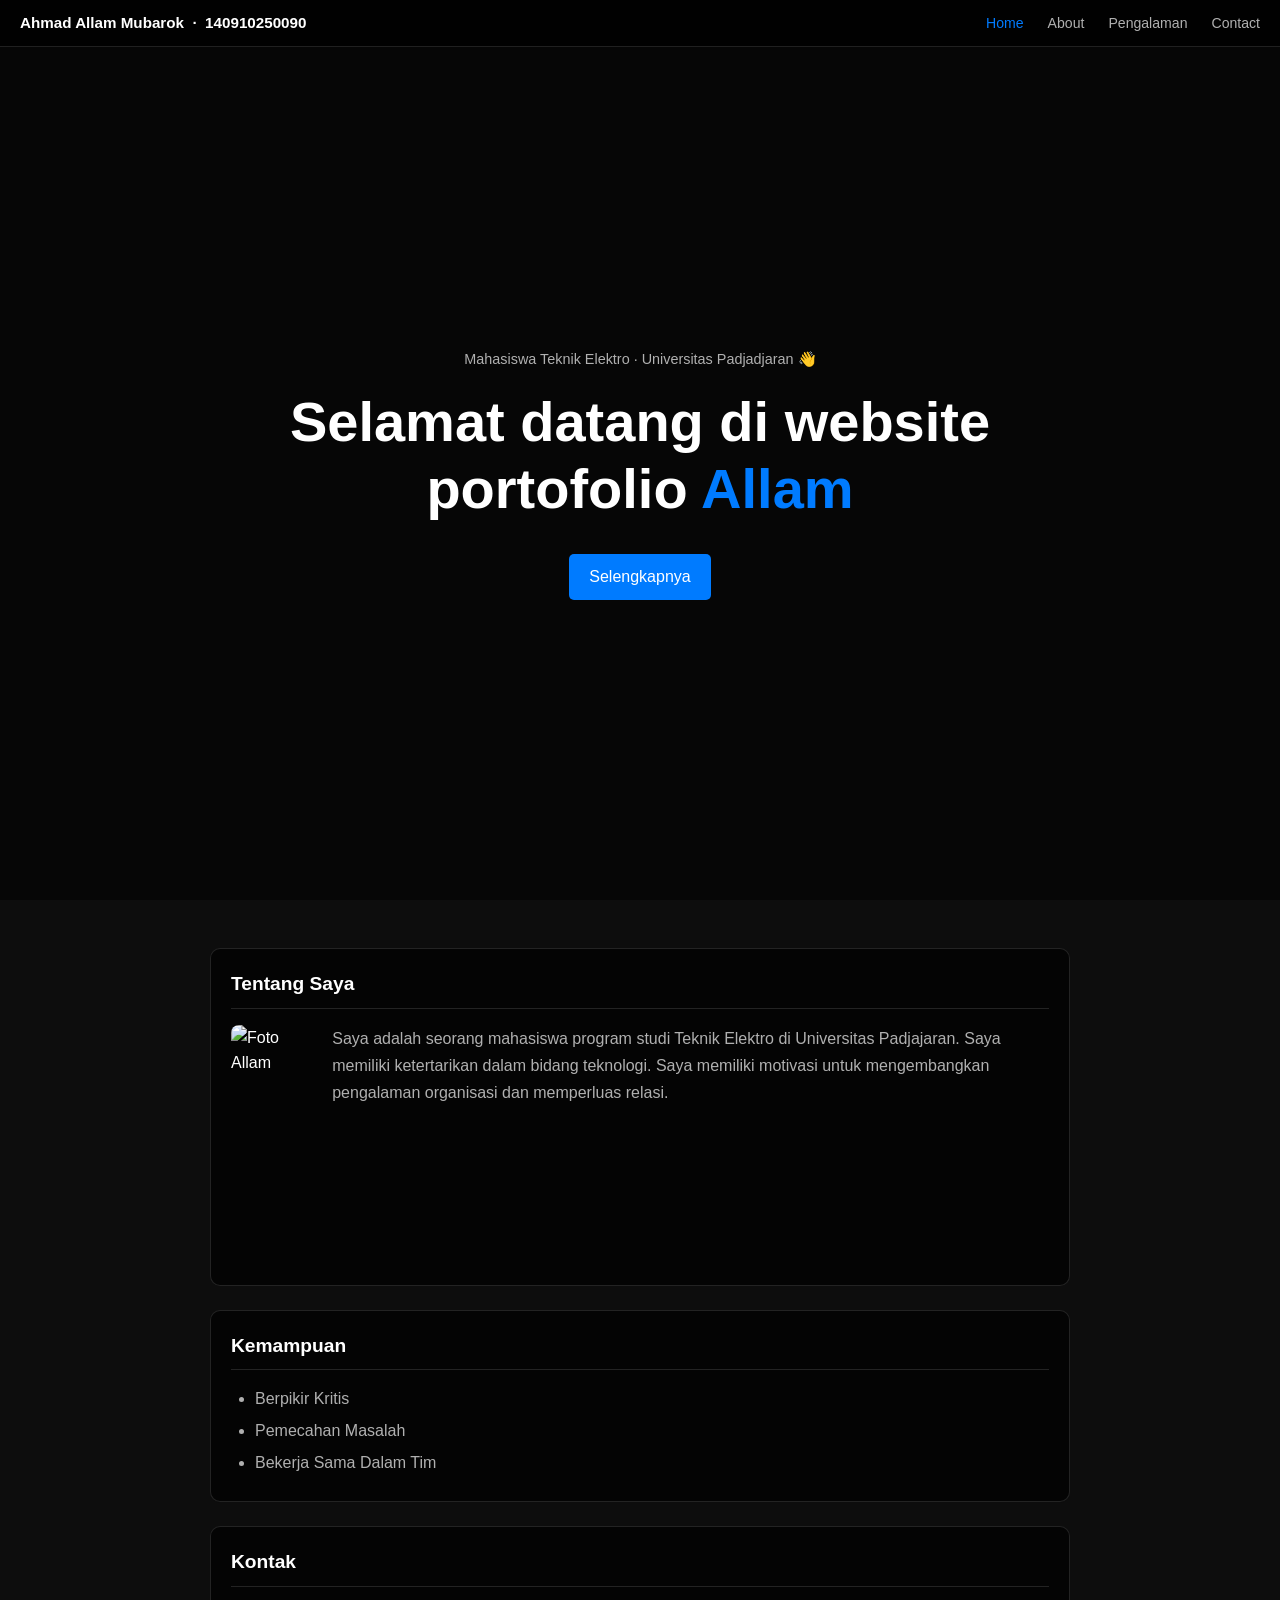
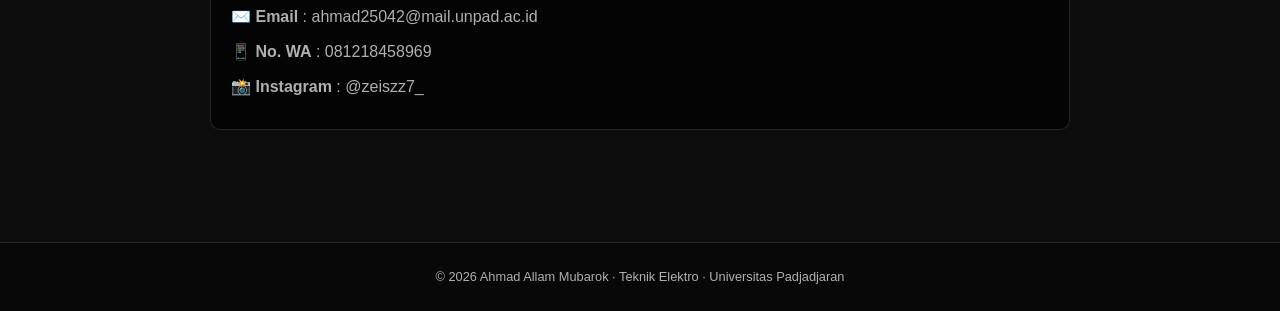
==== index.html @ 44aedadf "Add files via upload" ====
<!DOCTYPE html>
<html lang="id">
<head>
  <meta charset="UTF-8" />
  <meta name="viewport" content="width=device-width, initial-scale=1.0"/>
  <title>Ahmad Allam Mubarok - Home</title>
  <link rel="stylesheet" href="style.css" />
</head>
<body>

  <nav>
    <div class="nav-brand">Ahmad Allam Mubarok &nbsp;·&nbsp; 140910250090</div>
    <ul class="nav-links">
      <li><a href="index.html" class="active">Home</a></li>
      <li><a href="about.html">About</a></li>
      <li><a href="pengalaman.html">Pengalaman</a></li>
      <li><a href="contact.html">Contact</a></li>
    </ul>
  </nav>

  <section class="hero">
    <div class="hero-content">
      <p class="hero-label">Mahasiswa Teknik Elektro · Universitas Padjadjaran 👋</p>
      <h1 class="hero-title">Selamat datang di website<br/>portofolio <span>Allam</span></h1>
      <a href="about.html" class="btn-primary">Selengkapnya</a>
    </div>
  </section>

  <section class="preview-section">
    <div class="section-box">
      <h2>Tentang Saya</h2>
      <div class="about-preview-grid">
        <img src="Aset/foto.jpg.jpeg" class="foto-diri" alt="Foto Allam">
        <p>
          Saya adalah seorang mahasiswa program studi Teknik Elektro di Universitas Padjajaran. Saya memiliki ketertarikan 
          dalam bidang teknologi. Saya memiliki motivasi untuk mengembangkan pengalaman organisasi dan memperluas relasi.
        </p>
      </div>
    </div>

    <div class="section-box">
      <h2>Kemampuan</h2>
      <ul>
        <li>Berpikir Kritis</li>
        <li>Pemecahan Masalah</li>
        <li>Bekerja Sama Dalam Tim</li>
      </ul>
    </div>

    <div class="section-box">
      <h2>Kontak</h2>
      <p>✉️ <strong>Email</strong> : ahmad25042@mail.unpad.ac.id</p>
      <p>📱 <strong>No. WA</strong> : 081218458969</p>
      <p>📸 <strong>Instagram</strong> : @zeiszz7_</p>
    </div>
  </section>

  <footer>
    <p>© 2026 Ahmad Allam Mubarok · Teknik Elektro · Universitas Padjadjaran</p>
  </footer>

  <script src="script.js"></script>
</body>
</html>
---- style.css ----
/* =============================================
   PORTFOLIO - Ahmad Allam Mubarok
   style.css
   ============================================= */

/* ─── RESET ─── */
*, *::before, *::after {
  margin: 0;
  padding: 0;
  box-sizing: border-box;
}

:root {
  --bg: #0d0d0d;
  --surface: rgba(0, 0, 0, 0.65);
  --surface-solid: #1a1a1a;
  --border: rgba(255, 255, 255, 0.12);
  --text: #ffffff;
  --text-soft: #b0b0b0;
  --accent: #007bff;
  --accent-hover: #0056b3;
}

html {
  scroll-behavior: smooth;
}

body {
  background-color: var(--bg);
     background-image: url('Aset/bg.jpg.jpeg');
     background-size: cover;
     background-attachment: fixed;
     background-position: center;
  color: var(--text);
  font-family: Arial, Helvetica, sans-serif;
  font-size: 16px;
  line-height: 1.6;
  min-height: 100vh;
}

/* ─── NAVBAR ─── */
nav {
  position: fixed;
  top: 0;
  width: 100%;
  z-index: 100;
  display: flex;
  justify-content: space-between;
  align-items: center;
  padding: 10px 20px;
  background: rgba(0, 0, 0, 0.75);
  backdrop-filter: blur(8px);
  border-bottom: 1px solid var(--border);
}

.nav-brand {
  font-size: 0.95rem;
  font-weight: 600;
  color: var(--text);
}

.nav-links {
  list-style: none;
  display: flex;
  gap: 1.5rem;
}

.nav-links a {
  text-decoration: none;
  color: var(--text-soft);
  font-size: 0.88rem;
  transition: color 0.2s;
}

.nav-links a:hover,
.nav-links a.active {
  color: var(--accent);
}

/* ─── HERO ─── */
.hero {
  min-height: 100vh;
  display: flex;
  align-items: center;
  justify-content: center;
  text-align: center;
  padding: 6rem 2rem 3rem;
  background: rgba(0, 0, 0, 0.5);
}

.hero-label {
  font-size: 0.9rem;
  color: var(--text-soft);
  margin-bottom: 1rem;
}

.hero-title {
  font-size: clamp(2rem, 5vw, 3.5rem);
  font-weight: 700;
  line-height: 1.2;
  margin-bottom: 2rem;
}

.hero-title span {
  color: var(--accent);
}

/* ─── PREVIEW SECTION (index) ─── */
.preview-section {
  padding: 3rem 20px 4rem;
  display: flex;
  flex-direction: column;
  gap: 1.5rem;
  max-width: 900px;
  margin: 0 auto;
}

.about-preview-grid {
  display: flex;
  gap: 1.5rem;
  align-items: flex-start;
}

/* ─── SECTION BOX ─── */
.section-box {
  background: var(--surface);
  border: 1px solid var(--border);
  border-radius: 10px;
  padding: 20px;
  backdrop-filter: blur(6px);
}

.section-box h2 {
  font-size: 1.2rem;
  font-weight: 700;
  margin-bottom: 1rem;
  padding-bottom: 0.5rem;
  border-bottom: 1px solid var(--border);
}

.section-box ul {
  list-style: disc;
  padding-left: 1.5rem;
}

.section-box ul li {
  margin-bottom: 6px;
  color: var(--text-soft);
}

.section-box p {
  color: var(--text-soft);
  margin-bottom: 0.5rem;
  line-height: 1.7;
}

/* ─── FOTO ─── */
.foto-placeholder {
  width: 120px;
  height: 160px;
  min-width: 120px;
  background: rgba(255,255,255,0.08);
  border: 2px dashed var(--border);
  border-radius: 8px;
  display: flex;
  flex-direction: column;
  align-items: center;
  justify-content: center;
  font-size: 0.8rem;
  color: var(--text-soft);
  text-align: center;
  padding: 0.5rem;
}

.foto-placeholder.large {
  width: 180px;
  height: 240px;
  min-width: 180px;
}

/* Ini styling untuk kalau sudah pakai foto asli */
.foto-diri {
  width: 180px;
  height: 240px;
  object-fit: cover;
  border-radius: 8px;
}

/* ─── PAGE WRAPPER ─── */
.page-wrapper {
  max-width: 900px;
  margin: 0 auto;
  padding: 6rem 20px 4rem;
}

.page-header {
  margin-bottom: 2rem;
}

.page-title {
  font-size: clamp(1.8rem, 4vw, 2.5rem);
  font-weight: 700;
}

/* ─── ABOUT PAGE ─── */
.about-grid {
  display: flex;
  gap: 2rem;
  align-items: flex-start;
}

.about-detail h3 {
  font-size: 1.3rem;
  margin-bottom: 0.75rem;
}

.about-detail p {
  color: var(--text-soft);
  margin-bottom: 1.25rem;
  line-height: 1.75;
}

.info-table {
  width: 100%;
  border-collapse: collapse;
  margin-top: 0.5rem;
}

.info-table tr {
  border-bottom: 1px solid var(--border);
}

.info-table td {
  padding: 8px 6px;
  font-size: 0.9rem;
  color: var(--text-soft);
}

.info-key {
  font-weight: 600;
  color: var(--text) !important;
  width: 120px;
  white-space: nowrap;
}

/* ─── PENGALAMAN ─── */
.btn-kembali {
  display: inline-block;
  color: var(--accent);
  text-decoration: none;
  font-size: 0.88rem;
  margin-bottom: 1.5rem;
  transition: color 0.2s;
}

.btn-kembali:hover {
  color: var(--accent-hover);
}

.exp-item {
  margin-bottom: 2rem;
  padding-bottom: 2rem;
  border-bottom: 1px solid var(--border);
}

.exp-item:last-child {
  border-bottom: none;
  margin-bottom: 0;
  padding-bottom: 0;
}

.exp-head {
  display: flex;
  justify-content: space-between;
  align-items: flex-start;
  gap: 1rem;
  margin-bottom: 0.5rem;
}

.exp-head h3 {
  font-size: 1rem;
  font-weight: 700;
  margin-bottom: 0.2rem;
}

.exp-role {
  font-style: italic;
  color: var(--text-soft);
  font-size: 0.88rem;
}

.exp-date {
  font-size: 0.82rem;
  color: var(--text-soft);
  white-space: nowrap;
  flex-shrink: 0;
}

.exp-item p {
  font-size: 0.88rem;
  color: var(--text-soft);
  margin-bottom: 0.5rem;
}

.exp-item ul {
  list-style: disc;
  padding-left: 1.5rem;
}

.exp-item ul li {
  font-size: 0.88rem;
  color: var(--text-soft);
  margin-bottom: 6px;
  line-height: 1.5;
}

/* ─── CONTACT ─── */
.contact-layout {
  display: grid;
  grid-template-columns: 1fr 1fr;
  gap: 1.5rem;
}

.contact-links {
  display: flex;
  flex-direction: column;
  gap: 0.75rem;
}

.contact-card {
  display: flex;
  align-items: center;
  gap: 1rem;
  text-decoration: none;
  color: var(--text);
  background: rgba(255,255,255,0.05);
  border: 1px solid var(--border);
  border-radius: 8px;
  padding: 0.9rem 1.1rem;
  transition: border-color 0.2s, background 0.2s;
}

.contact-card:hover {
  border-color: var(--accent);
  background: rgba(0, 123, 255, 0.08);
}

.contact-icon {
  font-size: 1.3rem;
  flex-shrink: 0;
}

.contact-card small {
  display: block;
  font-size: 0.7rem;
  color: var(--text-soft);
  text-transform: uppercase;
  letter-spacing: 0.06em;
  margin-bottom: 0.15rem;
}

.contact-card strong {
  font-size: 0.88rem;
}

/* ─── FORM ─── */
.form-group {
  margin-bottom: 1rem;
}

.form-group label {
  display: block;
  font-size: 0.82rem;
  font-weight: 600;
  color: var(--text-soft);
  margin-bottom: 0.4rem;
  text-transform: uppercase;
  letter-spacing: 0.05em;
}

.form-group input,
.form-group textarea {
  width: 100%;
  padding: 0.7rem 1rem;
  border: 1px solid var(--border);
  border-radius: 5px;
  background: rgba(255,255,255,0.05);
  color: var(--text);
  font-family: Arial, sans-serif;
  font-size: 0.9rem;
  resize: vertical;
  transition: border-color 0.2s;
}

.form-group input:focus,
.form-group textarea:focus {
  outline: none;
  border-color: var(--accent);
}

/* ─── BUTTONS ─── */
button,
.btn-primary {
  background-color: var(--accent);
  color: white;
  border: none;
  padding: 10px 20px;
  font-size: 16px;
  border-radius: 5px;
  cursor: pointer;
  text-decoration: none;
  display: inline-block;
  transition: background-color 0.2s;
  font-family: Arial, sans-serif;
}

button:hover,
.btn-primary:hover {
  background-color: var(--accent-hover);
}

/* ─── FOOTER ─── */
footer {
  border-top: 1px solid var(--border);
  padding: 1.5rem 20px;
  text-align: center;
  font-size: 0.8rem;
  color: var(--text-soft);
  background: rgba(0,0,0,0.4);
  margin-top: 3rem;
}

/* ─── RESPONSIVE ─── */
@media (max-width: 768px) {
  nav {
    flex-direction: column;
    gap: 0.5rem;
    padding: 0.75rem 1rem;
  }
  .nav-links {
    gap: 1rem;
  }
  .hero {
    padding: 8rem 1.5rem 3rem;
  }
  .about-preview-grid,
  .about-grid {
    flex-direction: column;
  }
  .foto-placeholder,
  .foto-placeholder.large,
  .foto-diri {
    width: 100%;
    height: 200px;
    min-width: unset;
  }
  .contact-layout {
    grid-template-columns: 1fr;
  }
  .exp-head {
    flex-direction: column;
  }
}
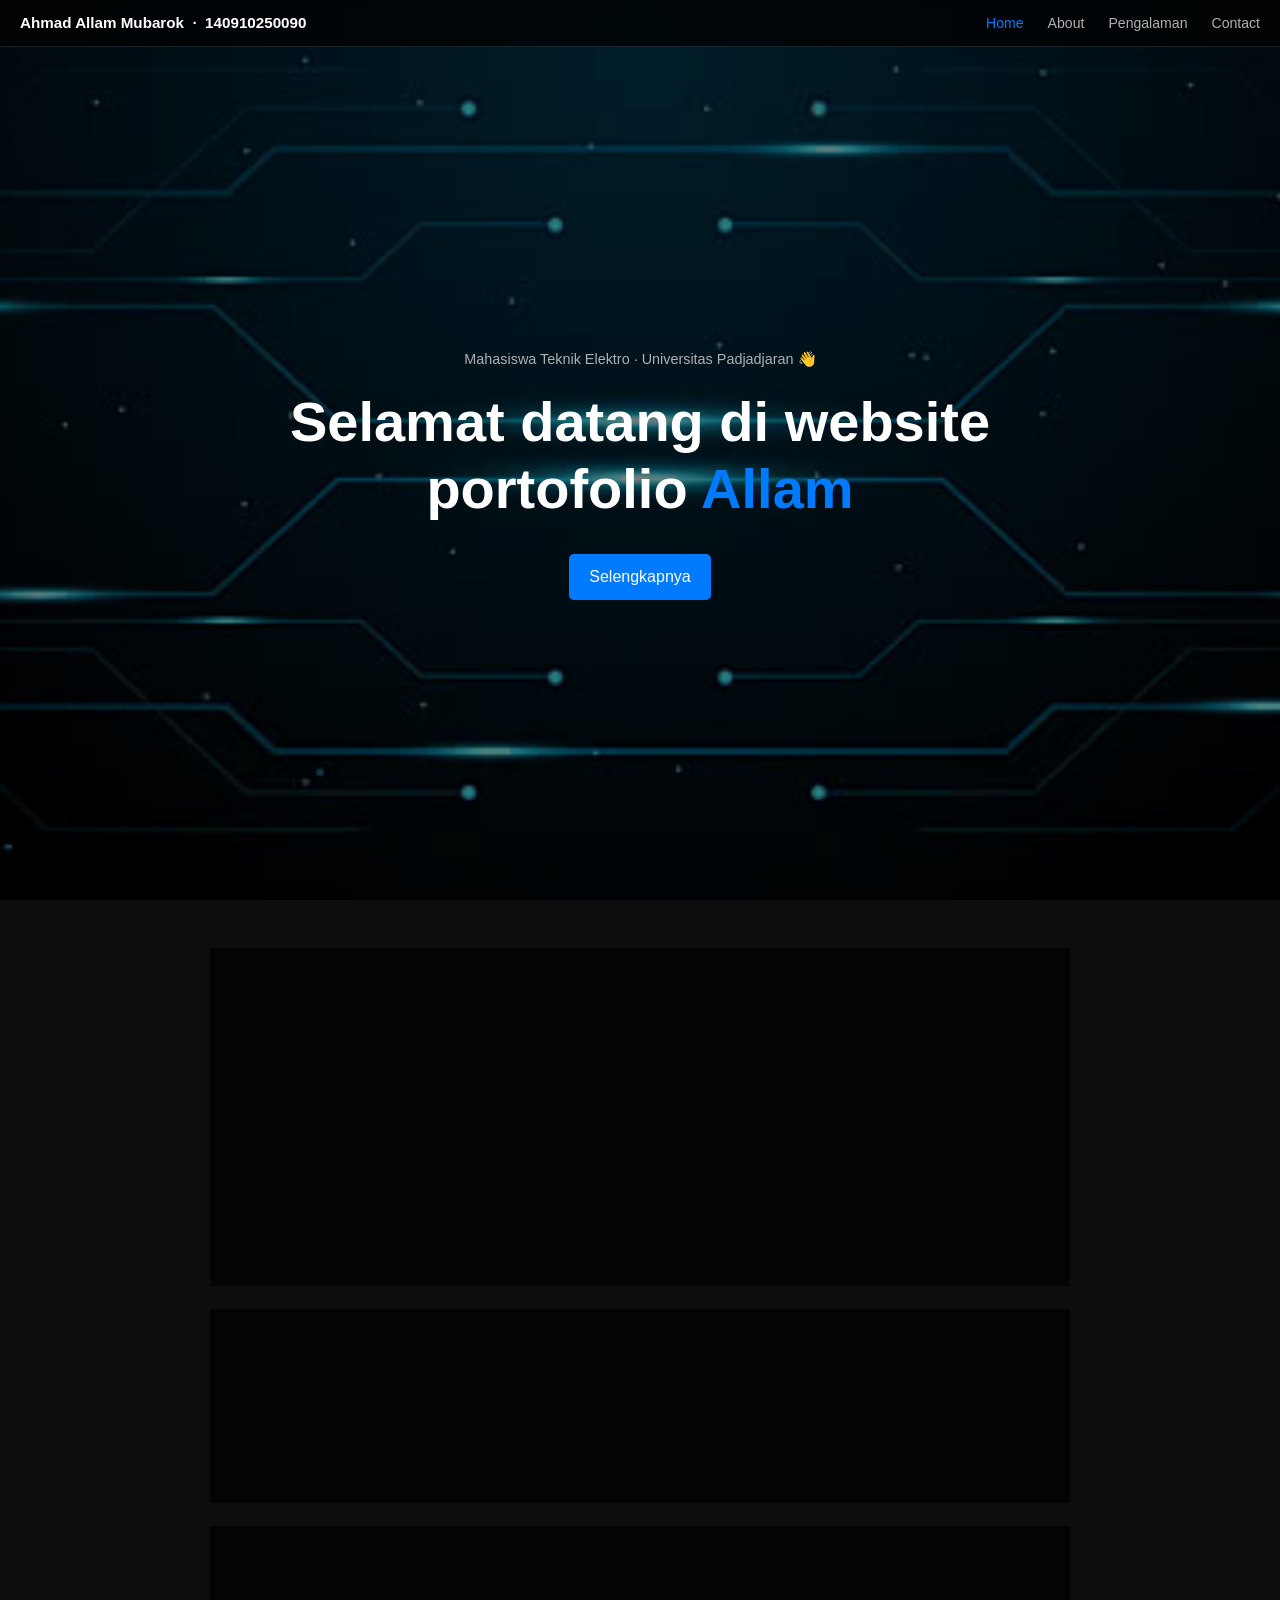
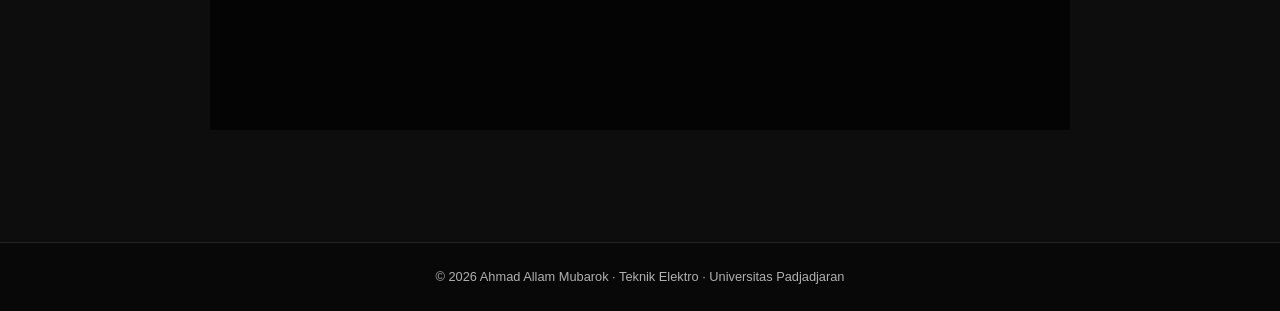
==== commit 71980247: "Add files via upload" ====
--- a/index.html
+++ b/index.html
@@ -30,7 +30,7 @@
     <div class="section-box">
       <h2>Tentang Saya</h2>
       <div class="about-preview-grid">
-        <img src="Aset/foto.jpg.jpeg" class="foto-diri" alt="Foto Allam">
+        <img src="foto.jpg.jpeg" class="foto-diri" alt="Foto Allam">
         <p>
           Saya adalah seorang mahasiswa program studi Teknik Elektro di Universitas Padjajaran. Saya memiliki ketertarikan 
           dalam bidang teknologi. Saya memiliki motivasi untuk mengembangkan pengalaman organisasi dan memperluas relasi.
--- a/style.css
+++ b/style.css
@@ -27,7 +27,7 @@
 
 body {
   background-color: var(--bg);
-     background-image: url('Aset/bg.jpg.jpeg');
+     background-image: url('bg.jpg.jpeg');
      background-size: cover;
      background-attachment: fixed;
      background-position: center;
